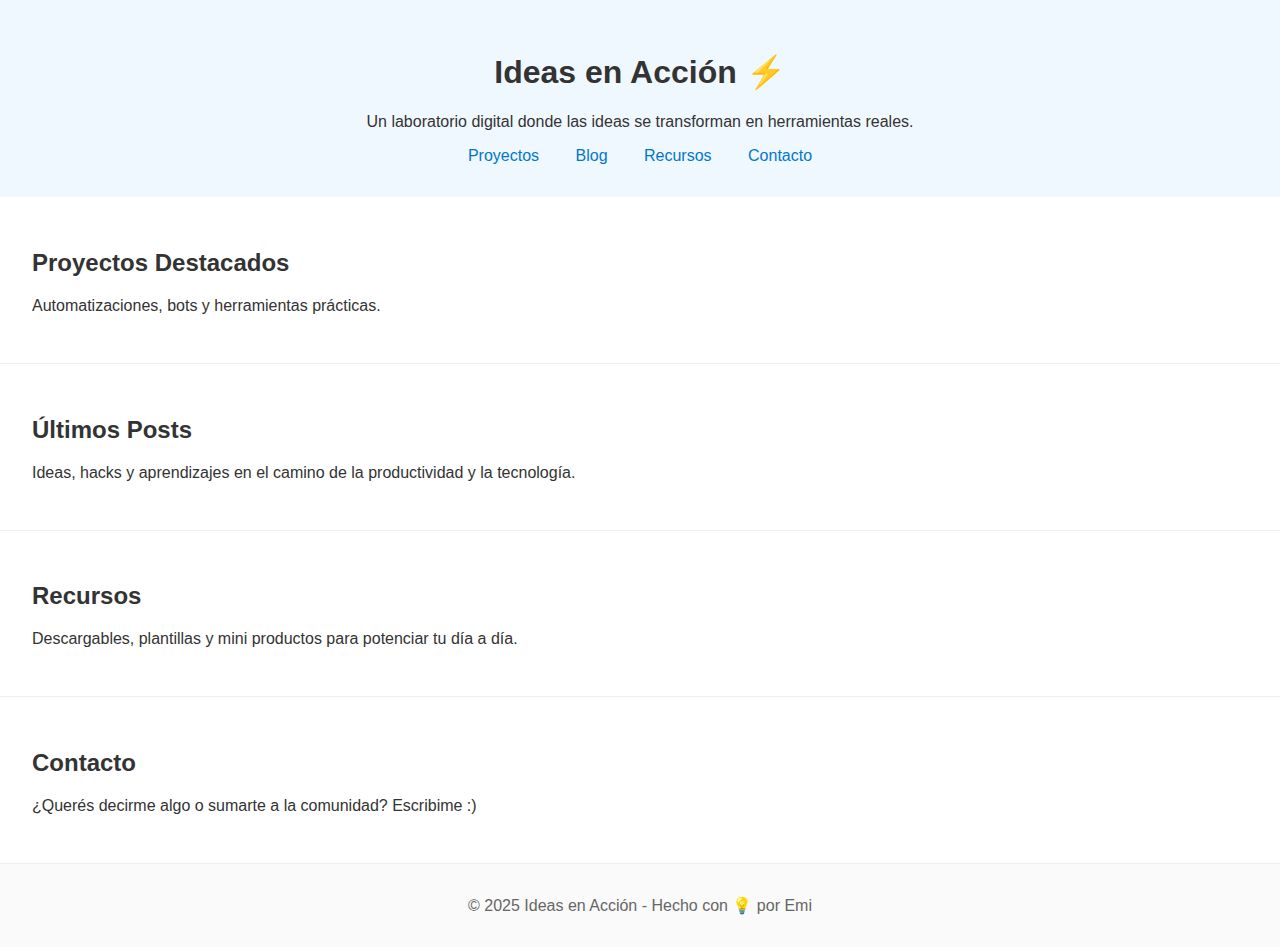
==== index.html @ b0c0ab77 "Add files via upload" ====
<!DOCTYPE html>
<html lang="es">
<head>
    <meta charset="UTF-8">
    <meta name="viewport" content="width=device-width, initial-scale=1.0">
    <title>Ideas en Acción</title>
    <link rel="stylesheet" href="assets/style.css">
</head>
<body>
    <header>
        <h1>Ideas en Acción ⚡</h1>
        <p>Un laboratorio digital donde las ideas se transforman en herramientas reales.</p>
        <nav>
            <a href="#proyectos">Proyectos</a>
            <a href="#blog">Blog</a>
            <a href="#recursos">Recursos</a>
            <a href="#contacto">Contacto</a>
        </nav>
    </header>
    <main>
        <section id="proyectos">
            <h2>Proyectos Destacados</h2>
            <p>Automatizaciones, bots y herramientas prácticas.</p>
        </section>
        <section id="blog">
            <h2>Últimos Posts</h2>
            <p>Ideas, hacks y aprendizajes en el camino de la productividad y la tecnología.</p>
        </section>
        <section id="recursos">
            <h2>Recursos</h2>
            <p>Descargables, plantillas y mini productos para potenciar tu día a día.</p>
        </section>
        <section id="contacto">
            <h2>Contacto</h2>
            <p>¿Querés decirme algo o sumarte a la comunidad? Escribime :)</p>
        </section>
    </main>
    <footer>
        <p>© 2025 Ideas en Acción - Hecho con 💡 por Emi</p>
    </footer>
</body>
</html>
---- assets/style.css ----
body {
    font-family: Arial, sans-serif;
    margin: 0;
    padding: 0;
    background: #fff;
    color: #333;
}
header {
    background: #f0f8ff;
    padding: 2rem;
    text-align: center;
}
nav a {
    margin: 0 1rem;
    text-decoration: none;
    color: #0077cc;
}
section {
    padding: 2rem;
    border-bottom: 1px solid #eee;
}
footer {
    text-align: center;
    padding: 1rem;
    background: #fafafa;
    color: #666;
}
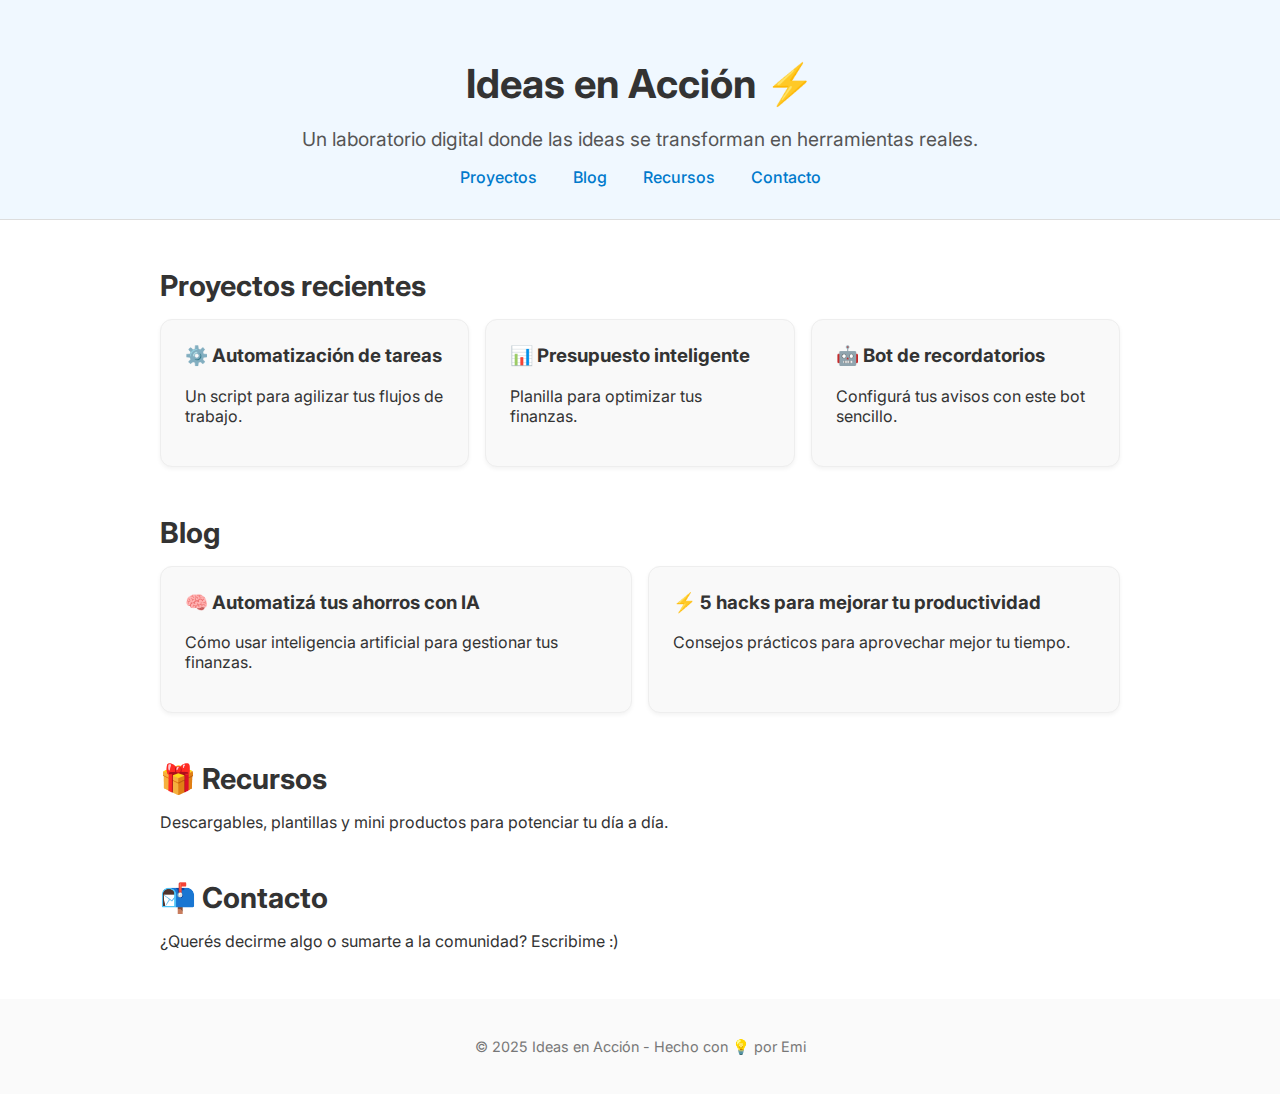
==== commit 1ae50e66: "Add files via upload" ====
--- a/index.html
+++ b/index.html
@@ -4,35 +4,63 @@
 <head>
     <meta charset="UTF-8">
     <meta name="viewport" content="width=device-width, initial-scale=1.0">
-    <title>Ideas en Acción</title>
+    <title>Ideas en Acción ⚡</title>
     <link rel="stylesheet" href="assets/style.css">
+    <link href="https://fonts.googleapis.com/css2?family=Inter:wght@400;700&display=swap" rel="stylesheet">
 </head>
 <body>
     <header>
-        <h1>Ideas en Acción ⚡</h1>
-        <p>Un laboratorio digital donde las ideas se transforman en herramientas reales.</p>
-        <nav>
-            <a href="#proyectos">Proyectos</a>
-            <a href="#blog">Blog</a>
-            <a href="#recursos">Recursos</a>
-            <a href="#contacto">Contacto</a>
-        </nav>
+        <div class="container">
+            <h1>Ideas en Acción ⚡</h1>
+            <p class="subtitle">Un laboratorio digital donde las ideas se transforman en herramientas reales.</p>
+            <nav>
+                <a href="#proyectos">Proyectos</a>
+                <a href="#blog">Blog</a>
+                <a href="#recursos">Recursos</a>
+                <a href="#contacto">Contacto</a>
+            </nav>
+        </div>
     </header>
-    <main>
+    <main class="container">
         <section id="proyectos">
-            <h2>Proyectos Destacados</h2>
-            <p>Automatizaciones, bots y herramientas prácticas.</p>
+            <h2>Proyectos recientes</h2>
+            <div class="card-grid">
+                <div class="card">
+                    <h3>⚙️ Automatización de tareas</h3>
+                    <p>Un script para agilizar tus flujos de trabajo.</p>
+                </div>
+                <div class="card">
+                    <h3>📊 Presupuesto inteligente</h3>
+                    <p>Planilla para optimizar tus finanzas.</p>
+                </div>
+                <div class="card">
+                    <h3>🤖 Bot de recordatorios</h3>
+                    <p>Configurá tus avisos con este bot sencillo.</p>
+                </div>
+            </div>
         </section>
+
         <section id="blog">
-            <h2>Últimos Posts</h2>
-            <p>Ideas, hacks y aprendizajes en el camino de la productividad y la tecnología.</p>
+            <h2>Blog</h2>
+            <div class="card-grid">
+                <div class="card">
+                    <h3>🧠 Automatizá tus ahorros con IA</h3>
+                    <p>Cómo usar inteligencia artificial para gestionar tus finanzas.</p>
+                </div>
+                <div class="card">
+                    <h3>⚡ 5 hacks para mejorar tu productividad</h3>
+                    <p>Consejos prácticos para aprovechar mejor tu tiempo.</p>
+                </div>
+            </div>
         </section>
+
         <section id="recursos">
-            <h2>Recursos</h2>
+            <h2>🎁 Recursos</h2>
             <p>Descargables, plantillas y mini productos para potenciar tu día a día.</p>
         </section>
+
         <section id="contacto">
-            <h2>Contacto</h2>
+            <h2>📬 Contacto</h2>
             <p>¿Querés decirme algo o sumarte a la comunidad? Escribime :)</p>
         </section>
     </main>
--- a/assets/style.css
+++ b/assets/style.css
@@ -1,28 +1,73 @@
 
 body {
-    font-family: Arial, sans-serif;
     margin: 0;
-    padding: 0;
-    background: #fff;
+    font-family: 'Inter', sans-serif;
+    background: #ffffff;
     color: #333;
 }
+
 header {
-    background: #f0f8ff;
-    padding: 2rem;
+    background-color: #f0f8ff;
+    padding: 2rem 0;
     text-align: center;
+    border-bottom: 1px solid #ddd;
 }
+
+.container {
+    max-width: 960px;
+    margin: auto;
+    padding: 0 1rem;
+}
+
+h1 {
+    font-size: 2.5rem;
+    margin-bottom: 0.5rem;
+}
+
+.subtitle {
+    font-size: 1.2rem;
+    color: #555;
+    margin-bottom: 1rem;
+}
+
 nav a {
     margin: 0 1rem;
+    color: #007acc;
     text-decoration: none;
-    color: #0077cc;
+    font-weight: 500;
 }
+
 section {
-    padding: 2rem;
-    border-bottom: 1px solid #eee;
+    margin: 3rem 0;
 }
+
+h2 {
+    font-size: 1.8rem;
+    margin-bottom: 1rem;
+}
+
+.card-grid {
+    display: grid;
+    grid-template-columns: repeat(auto-fit, minmax(280px, 1fr));
+    gap: 1rem;
+}
+
+.card {
+    background: #f9f9f9;
+    border: 1px solid #eee;
+    border-radius: 12px;
+    padding: 1.5rem;
+    box-shadow: 0 2px 4px rgba(0,0,0,0.05);
+}
+
+.card h3 {
+    margin-top: 0;
+}
+
 footer {
     text-align: center;
-    padding: 1rem;
+    padding: 1.5rem;
     background: #fafafa;
-    color: #666;
+    font-size: 0.9rem;
+    color: #777;
 }
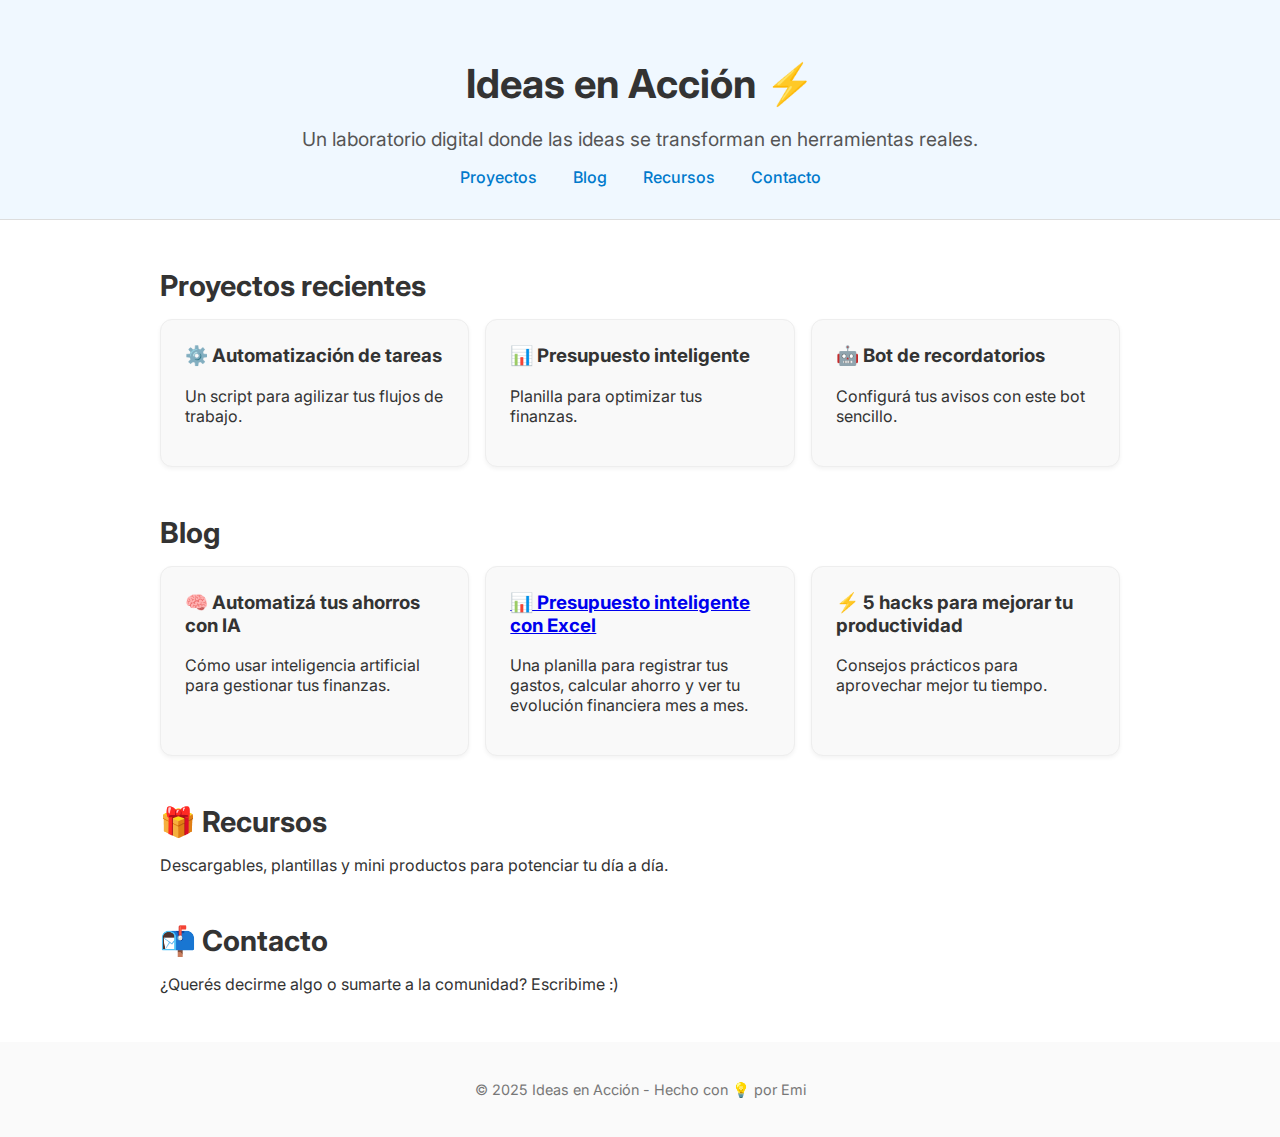
==== commit 62184168: "Update index.html" ====
--- a/index.html
+++ b/index.html
@@ -48,6 +48,10 @@
                     <p>Cómo usar inteligencia artificial para gestionar tus finanzas.</p>
                 </div>
                 <div class="card">
+    <h3><a href="presupuesto-inteligente.html">📊 Presupuesto inteligente con Excel</a></h3>
+    <p>Una planilla para registrar tus gastos, calcular ahorro y ver tu evolución financiera mes a mes.</p>
+</div>
+                <div class="card">
                     <h3>⚡ 5 hacks para mejorar tu productividad</h3>
                     <p>Consejos prácticos para aprovechar mejor tu tiempo.</p>
                 </div>
